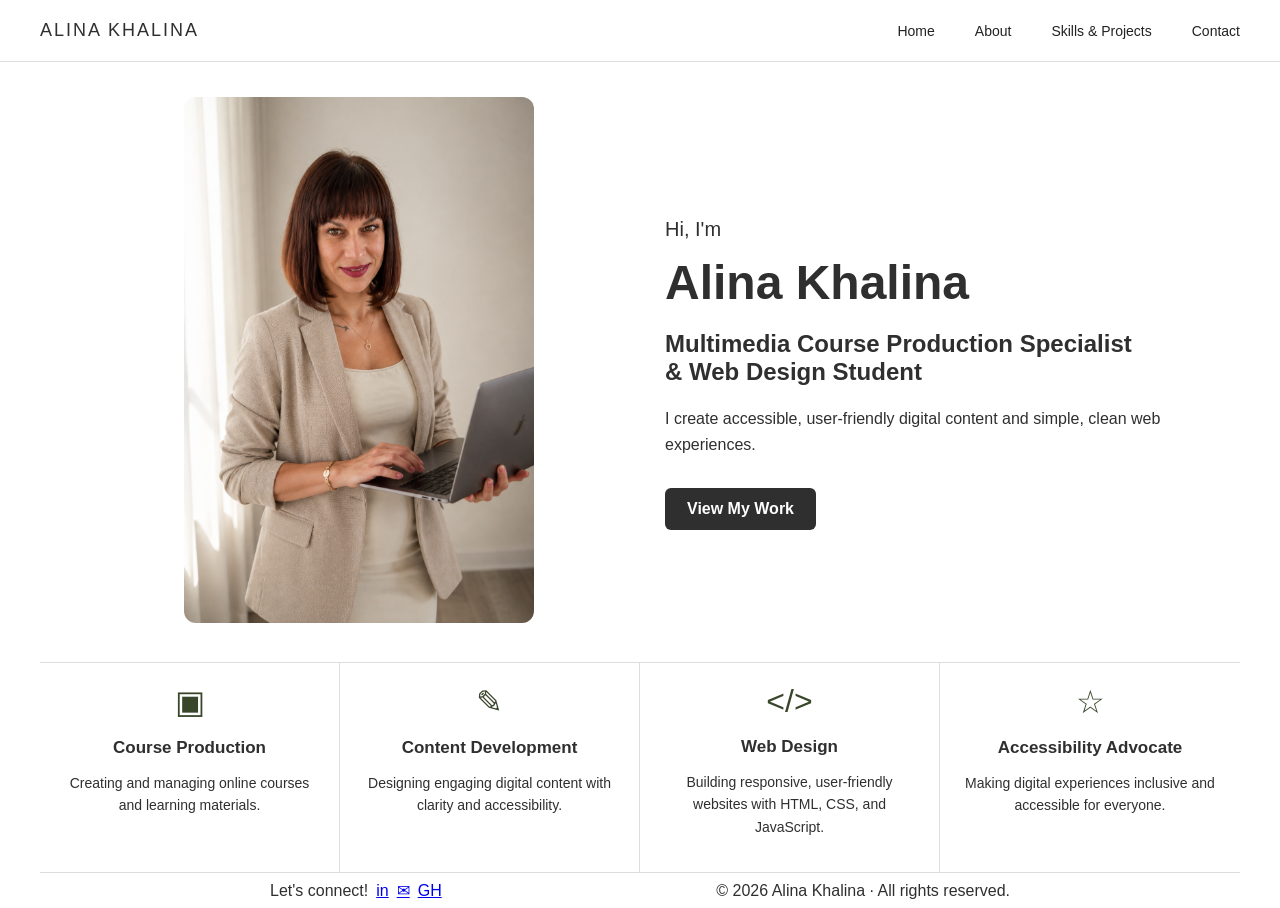
==== index.html @ b8579a42 "Initial portfolio website" ====
<!DOCTYPE html>
<html lang="en">

<head>
    <meta charset="UTF-8">
    <meta name="viewport" content="width=device-width, initial-scale=1.0">
    <title>Alina Khalina | Professional Portfolio</title>

    <link rel="stylesheet" href="css/style.css">
</head>


<body>

    <header>
    <nav>
        <div class="logo">ALINA KHALINA</div>

        <ul class="nav-links">
            <li><a href="index.html">Home</a></li>
            <li><a href="about.html">About</a></li>
            <li><a href="projects.html">Skills & Projects</a></li>
            <li><a href="contact.html">Contact</a></li>
        </ul>
    </nav>
</header>

<main>
    <section class="hero">

        <div class="hero-image">
            <img src="images/alina_khalina_portfolio_portrait.png"
                 alt="Alina Khalina wearing a beige blazer and smiling at the camera">
        </div>

        <div class="hero-text">
            <p class="intro">Hi, I'm</p>

            <h1>Alina Khalina</h1>

            <h2>
                Multimedia Course Production Specialist<br>
                &amp; Web Design Student
            </h2>

            <p class="hero-description">
                I create accessible, user-friendly digital content
                and simple, clean web experiences.
            </p>

            <a href="projects.html" class="hero-button">View My Work</a>
        </div>

    </section>
    <section class="services">

    <div class="service-card">
        <div class="service-icon">▣</div>
        <h3>Course Production</h3>
        <p>Creating and managing online courses and learning materials.</p>
    </div>

    <div class="service-card">
        <div class="service-icon">✎</div>
        <h3>Content Development</h3>
        <p>Designing engaging digital content with clarity and accessibility.</p>
    </div>

    <div class="service-card">
        <div class="service-icon">&lt;/&gt;</div>
        <h3>Web Design</h3>
        <p>Building responsive, user-friendly websites with HTML, CSS, and JavaScript.</p>
    </div>

    <div class="service-card">
        <div class="service-icon">☆</div>
        <h3>Accessibility Advocate</h3>
        <p>Making digital experiences inclusive and accessible for everyone.</p>
    </div>

</section>
</main>
<footer class="site-footer">

    <div class="footer-connect">
        <p>Let's connect!</p>

       <div class="social-links">
           <a target="_blank" href="https://www.linkedin.com/in/alina-khalina-44995634a" aria-label="LinkedIn">in</a>
            <a target="_blank" href="mailto:contact@alinakhalina.com" aria-label="Email">✉</a>
            <a target="_blank" href="https://github.com/Akhalina8web" aria-label="GitHub">GH</a>
        </div>
    </div>

    <div class="footer-right">
        <p>© 2026 Alina Khalina · All rights reserved.</p>
    </div>

</footer>
</body>

</html>
---- css/style.css ----
html,
body {
    height: 100%;
}

body {
    min-height: 100vh;
    display: flex;
    flex-direction: column;
    margin: 0;

    font-family: Arial, Helvetica, sans-serif;
    color: #2f2f2f;
    background-color: #ffffff;
}

main {
    flex: 1;
}


/* =========================
   HEADER AND NAVIGATION
   ========================= */

header {
    border-bottom: 1px solid #ddd;
}

nav {
    max-width: 1200px;
    margin: 0 auto;
    padding: 20px 30px;
    display: flex;
    justify-content: space-between;
    align-items: center;
}

.logo {
    font-size: 18px;
    letter-spacing: 2px;
    font-weight: 500;
}

.nav-links {
    list-style: none;
    display: flex;
    gap: 40px;
    margin: 0;
    padding: 0;
}

.nav-links a {
    text-decoration: none;
    color: #222;
    font-size: 14px;
}

.nav-links a:hover {
    color: #324d11;
}


/* =========================
   HOME - HERO
   ========================= */

.hero {
    display: flex;
    align-items: center;
    justify-content: space-between;
    gap: 50px;
    padding: 35px 8%;
}

.hero-text {
    flex: 1;
}

.intro {
    font-size: 20px;
    margin-bottom: 10px;
}

.hero h1 {
    font-size: 48px;
    margin: 0 0 10px;
}

.hero h2 {
    font-size: 24px;
    margin-bottom: 20px;
}

.hero-text p {
    line-height: 1.6;
    max-width: 550px;
}

.button,
.hero-button {
    display: inline-block;
    margin-top: 15px;
    padding: 12px 22px;
    background-color: #2f2f2f;
    color: white;
    text-decoration: none;
    border-radius: 6px;
}

.hero-button {
    font-weight: 600;
}

.button:hover,
.hero-button:hover {
    background-color: #444;
}

.hero-image {
    flex: 1;
    text-align: center;
}

.hero-image img {
    width: 100%;
    max-width: 350px;
    height: auto;
    border-radius: 12px;
}


/* =========================
   HOME - SERVICES
   ========================= */

.services {
    max-width: 1200px;
    margin: 0 auto;
    display: grid;
    grid-template-columns: repeat(4, 1fr);
    border-top: 1px solid #ddd;
    border-bottom: 1px solid #ddd;
}

.service-card {
    padding: 20px;
    text-align: center;
}

.service-card:not(:last-child) {
    border-right: 1px solid #ddd;
}

.service-icon {
    font-size: 32px;
    margin-bottom: 15px;
}

.service-card h3 {
    font-size: 17px;
    margin-bottom: 10px;
}

.service-card p {
    font-size: 14px;
    line-height: 1.6;
}


/* =========================
   FOOTER
   ========================= */

.site-footer {
    display: flex;
    justify-content: space-between;
    align-items: center;
    width: 100%;
    max-width: 1200px;
    margin: 0 auto;
    padding: 8px 30px;
    box-sizing: border-box;
}

.footer-connect {
    display: flex;
    align-items: center;
    gap: 10px;
}

.footer-connect p {
    margin: 0;
}

.social-links {
    display: flex;
    align-items: center;
    gap: 8px;
}

.footer-right {
    margin-left: auto;
}

.footer-right p {
    margin: 0;
    white-space: nowrap;
}


/* =========================
   PROJECT IMAGES / LIGHTBOX
   ========================= */

.project-image {
    width: 100%;
    height: 180px;
    object-fit: cover;
    cursor: pointer;
}

.lightbox {
    display: none;
    position: fixed;
    inset: 0;
    background: rgba(0, 0, 0, 0.82);
    justify-content: center;
    align-items: center;
    padding: 30px;
    box-sizing: border-box;
    z-index: 1000;
}

.lightbox.show {
    display: flex;
}

.lightbox img {
    max-width: 88%;
    max-height: 82vh;
    width: auto;
    height: auto;
    object-fit: contain;
}

.lightbox-close {
    position: absolute;
    top: 18px;
    right: 28px;
    border: none;
    background: transparent;
    color: white;
    font-size: 42px;
    cursor: pointer;
}


/* =========================
   ABOUT PAGE
   ========================= */

.about-intro {
    max-width: 750px;
    margin: 0 auto;
    padding: 45px 30px 35px;
    text-align: center;
}

.about-intro h1 {
    font-size: 2rem;
    text-transform: uppercase;
    letter-spacing: 2px;
    margin-bottom: 22px;
}

.about-intro p {
    line-height: 1.7;
    margin-bottom: 14px;
}

.about-details {
    display: grid;
    grid-template-columns: repeat(3, 1fr);
    max-width: 1200px;
    margin: 0 auto;
    border-top: 1px solid #ddd;
    border-bottom: 1px solid #ddd;
}

.about-card {
    padding: 30px 40px;
    text-align: center;
}

.about-card + .about-card {
    border-left: 1px solid #ddd;
}

.about-icon {
    font-size: 2rem;
    margin-bottom: 15px;
}

.about-card h2 {
    font-size: 1rem;
    text-transform: uppercase;
    letter-spacing: 1px;
    margin-bottom: 18px;
}

.about-card p,
.about-card li {
    font-size: 0.9rem;
    line-height: 1.6;
}

.about-card ul {
    text-align: left;
    padding-left: 20px;
}

.about-card li {
    margin-bottom: 10px;
}


/* =========================
   SKILLS & PROJECTS PAGE
   ========================= */

.skills-section {
    max-width: 1200px;
    margin: 0 auto;
    padding: 35px 40px 20px;
    text-align: center;
}

.skills-section > h1,
.projects-section > h1 {
    text-transform: uppercase;
    letter-spacing: 2px;
    font-size: 1.6rem;
    margin: 0 0 22px;
}

.skills-grid {
    display: grid;
    grid-template-columns: repeat(6, 1fr);
    gap: 16px;
}

.skill-card {
    min-height: 115px;
    border: 1px solid #d8d8d8;
    display: flex;
    flex-direction: column;
    align-items: center;
    justify-content: center;
    padding: 15px 10px;
}

.skill-icon {
    font-size: 1.4rem;
    margin-bottom: 10px;
}

.skill-card h2 {
    font-size: 0.95rem;
    font-weight: 500;
    margin: 0;
}


/* =========================
   PROJECTS
   ========================= */

.projects-section {
    width: 100%;
    max-width: 1200px;
    margin: 0 auto;
    padding: 10px 40px 25px;
    box-sizing: border-box;
    text-align: center;
}

.projects-section > h1 {
    margin-bottom: 5px;
}

.projects-intro {
    margin: 0 0 18px;
    font-size: 0.9rem;
}

.projects-grid {
    display: grid;
    grid-template-columns: repeat(4, 1fr);
    gap: 18px;
    text-align: left;
}

.project-card {
    border: 1px solid #d8d8d8;
    padding-bottom: 15px;
}

.project-placeholder {
    height: 105px;
    background: #f3f1ed;
    display: flex;
    align-items: center;
    justify-content: center;
    color: #777;
    font-size: 0.85rem;
}

.project-card h2 {
    font-size: 1rem;
    margin: 12px 14px 7px;
}

.project-card p {
    font-size: 0.82rem;
    line-height: 1.5;
    margin: 0 14px 14px;
    min-height: 50px;
}

.project-button {
    display: inline-block;
    margin-left: 14px;
    padding: 7px 14px;
    border: 1px solid #555;
    color: #333;
    text-decoration: none;
    text-transform: uppercase;
    font-size: 0.7rem;
    letter-spacing: 0.5px;
}

.project-button:hover {
    background: #333;
    color: white;
}


/* =========================
   CONTACT PAGE
   ========================= */

.contact-section {
    width: 90%;
    max-width: 750px;
    margin: 0 auto;
    padding: 45px 0;
}

.contact-intro {
    text-align: center;
    margin-bottom: 30px;
}

.contact-intro h1 {
    margin: 8px 0 12px;
}

.section-label {
    font-size: 0.8rem;
    letter-spacing: 2px;
}

.contact-intro p {
    line-height: 1.4;
    margin: 2px 0;
}

.contact-form {
    max-width: 600px;
    margin: 0 auto;
}

.form-group {
    margin-bottom: 18px;
}

.form-group label {
    display: block;
    margin-bottom: 6px;
}

.form-group input,
.form-group textarea {
    width: 100%;
    padding: 11px;
    border: 1px solid #ccc;
    font: inherit;
    box-sizing: border-box;
    background: transparent;
}

.form-group textarea {
    resize: vertical;
}

.contact-form button {
    padding: 11px 24px;
    border: none;
    cursor: pointer;
}


/* =========================
   TABLET
   ========================= */

@media (max-width: 900px) {

    .skills-grid {
        grid-template-columns: repeat(3, 1fr);
    }

    .projects-grid {
        grid-template-columns: repeat(2, 1fr);
    }

    nav {
        padding-left: 30px;
        padding-right: 30px;
    }

    .nav-links {
        gap: 20px;
    }
}


/* =========================
   TABLET / SMALL DESKTOP FOOTER
   ========================= */

@media (min-width: 601px) {

    .site-footer {
        display: flex;
        flex-direction: row;
        justify-content: space-between;
        align-items: center;
        flex-wrap: nowrap;
        gap: 10px;
        text-align: center;
        max-width: 800px;
        margin: 0 auto;
    }

    .footer-connect,
    .footer-right {
        flex: 0 0 auto;
        width: auto;
        margin: 0;
    }

    .footer-connect {
        display: flex;
        align-items: center;
        gap: 8px;
    }

    .footer-connect p,
    .footer-right p {
        margin: 0;
        white-space: nowrap;
    }

    .social-links {
        display: flex;
        align-items: center;
        gap: 8px;
    }
}


/* =========================
   MOBILE
   ========================= */

@media (max-width: 600px) {

    /* Navigation */

    nav {
        flex-direction: row;
        align-items: center;
        justify-content: space-between;
        gap: 8px;
        padding: 12px 15px;
        box-sizing: border-box;
    }

    .logo {
        text-align: left;
        flex-shrink: 0;
        font-size: 0.9rem;
    }

    .nav-links {
        flex: 1;
        min-width: 0;
        width: auto;
        justify-content: flex-end;
        flex-wrap: nowrap;
        gap: 8px;
        padding: 0;
        margin: 0;
    }

    .nav-links a {
        font-size: 0.7rem;
    }


    /* Home Hero */

    .hero {
        display: flex;
        flex-direction: row;
        align-items: center;
        gap: 15px;
        width: 100%;
        max-width: 100%;
        box-sizing: border-box;
        padding-left: 15px;
        padding-right: 15px;
        text-align: left;
    }

    .hero-image {
        order: 1;
        flex: 0 0 calc(42% - 8px);
        width: auto;
        min-width: 0;
    }

    .hero-text {
        order: 2;
        flex: 0 0 calc(58% - 8px);
        width: auto;
        min-width: 0;
    }

    .hero-image img {
        width: 100%;
        max-width: 180px;
        height: auto;
        margin: 0;
        display: block;
    }


    /* Home feature cards */

    .services {
        grid-template-columns: repeat(2, 1fr);
    }

    .service-card {
        border-right: 1px solid #ddd;
        border-bottom: 1px solid #ddd;
    }

    .service-card:nth-child(2n) {
        border-right: none;
    }


    /* Skills & Projects */

    .skills-section,
    .projects-section {
        padding-left: 20px;
        padding-right: 20px;
    }

    .skills-grid {
        grid-template-columns: repeat(2, 1fr);
    }

    .projects-grid {
        grid-template-columns: 1fr;
    }


    /* About */

    .about-intro {
        padding: 30px 20px 20px;
    }

    .about-intro h1 {
        font-size: 1.6rem;
    }

    .about-details {
        grid-template-columns: 1fr;
    }

    .about-card {
        padding: 22px 25px;
    }

    .about-card + .about-card {
        border-left: none;
        border-top: 1px solid #ddd;
    }

    .about-card ul {
        text-align: left;
        max-width: 280px;
        margin: 0 auto;
    }


    /* Contact */

    .contact-section {
        width: 90%;
        padding: 30px 0;
    }


    /* Footer */

    .site-footer {
        flex-direction: column;
        align-items: center;
        text-align: center;
        gap: 5px;
        padding: 15px 20px;
    }

    .footer-connect {
        justify-content: center;
    }

    .footer-right {
        margin-left: 0;
    }

    .site-footer p {
        margin: 0;
    }

    .social-links {
        justify-content: center;
    }


    /* Lightbox */

    .lightbox {
        padding: 15px;
    }

    .lightbox img {
        max-width: 95%;
        max-height: 85vh;
    }

    .lightbox-close {
        top: 10px;
        right: 15px;
        font-size: 36px;
    }
}
/* FINAL COLOR ACCENTS */

.section-label,
.about-icon,
.skill-icon,
.service-icon {
    color: #39462a;
}

.project-button:hover,
.contact-form button:hover {
    background-color: #39462a;
    color: white;
    border-color: #39462a;
}

.contact-form button {
    background-color: #2f2f2f;
    color: white;
}

a:focus,
button:focus,
input:focus,
textarea:focus {
    outline: 2px solid #39462a;
    outline-offset: 2px;
}
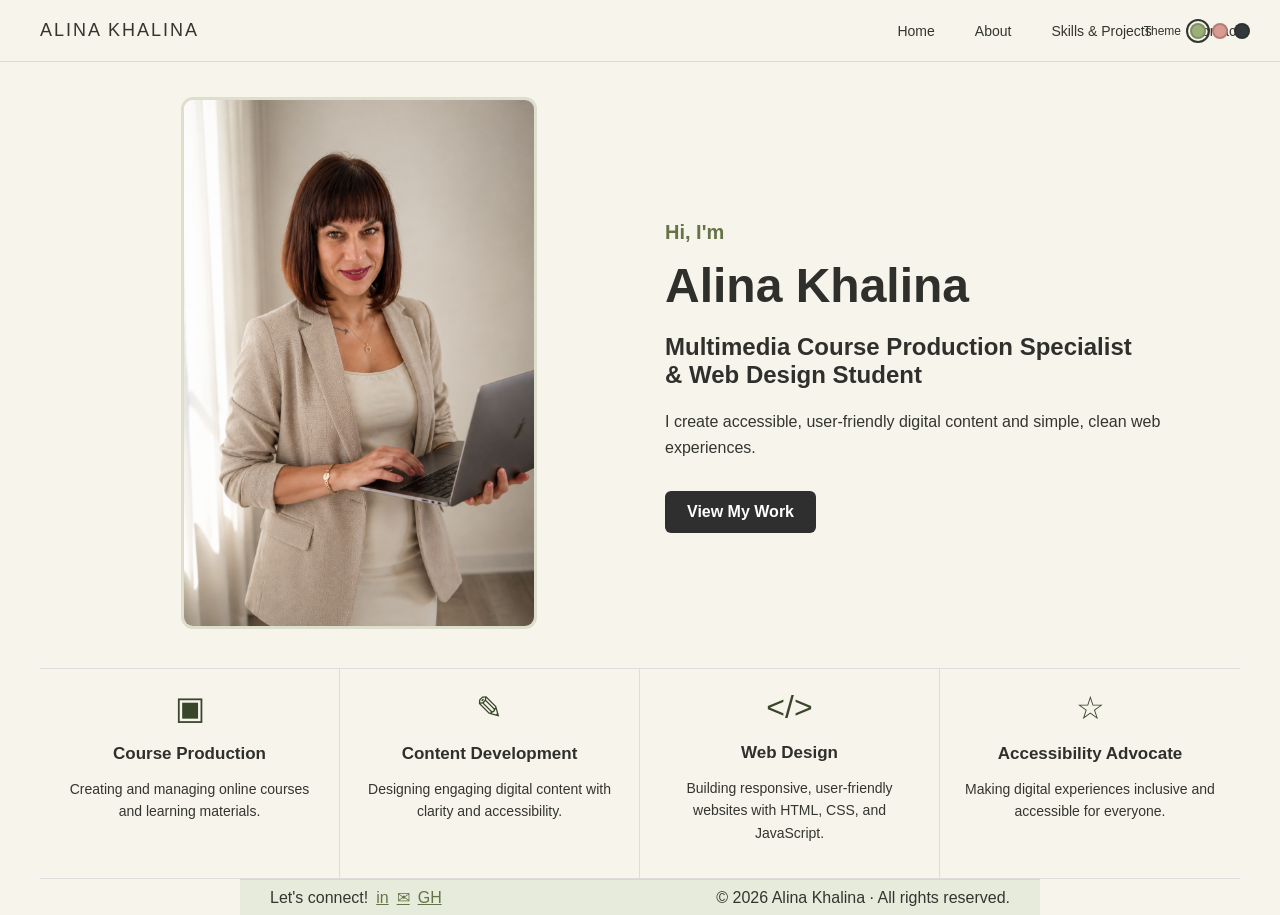
==== commit 47770536: "Add theme switcher and responsive updates" ====
--- a/index.html
+++ b/index.html
@@ -23,6 +23,27 @@
             <li><a href="contact.html">Contact</a></li>
         </ul>
     </nav>
+    <div class="theme-switcher" aria-label="Choose color theme">
+    <span>Theme</span>
+
+    <button type="button"
+            class="theme-btn sage"
+            data-theme="sage"
+            aria-label="Sage theme"
+            title="Sage theme"></button>
+
+    <button type="button"
+            class="theme-btn warm"
+            data-theme="warm"
+            aria-label="Warm theme"
+            title="Warm theme"></button>
+
+    <button type="button"
+            class="theme-btn dark"
+            data-theme="dark"
+            aria-label="Dark theme"
+            title="Dark theme"></button>
+</div>
 </header>
 
 <main>
@@ -97,6 +118,7 @@
     </div>
 
 </footer>
+<script src="theme.js"></script>
 </body>
 
 </html>
--- a/css/style.css
+++ b/css/style.css
@@ -800,4 +800,440 @@
 textarea:focus {
     outline: 2px solid #39462a;
     outline-offset: 2px;
+}
+/* =========================================
+   PORTFOLIO COLOR REFRESH
+   Sage + Cream + Soft Peach
+   ========================================= */
+
+:root {
+    --olive: #7f8f5b;
+    --olive-dark: #657346;
+    --sage-light: #e7ebdc;
+    --cream: #f8f5ee;
+    --peach: #e8b9a7;
+    --peach-light: #f4ded5;
+    --text-dark: #2f302b;
+    --text-soft: #66685f;
+    --white: #ffffff;
+}
+
+/* Overall page */
+body {
+    background-color: var(--cream);
+    color: var(--text-dark);
+}
+
+/* Header */
+header {
+    background-color: rgba(248, 245, 238, 0.96);
+}
+
+/* Navigation */
+nav a {
+    color: var(--text-dark);
+}
+
+nav a:hover,
+nav a:focus {
+    color: var(--olive-dark);
+}
+
+/* Main headings */
+h1,
+h2,
+h3 {
+    color: var(--text-dark);
+}
+
+/* Small intro text – e.g. "Hi, I'm" */
+.hero-text > p:first-child {
+    color: var(--olive-dark);
+    font-weight: 600;
+}
+
+/* Main buttons */
+.btn,
+button {
+    background-color: var(--olive-dark);
+    color: var(--white);
+    border: 2px solid var(--olive-dark);
+    transition: all 0.25s ease;
+}
+
+.btn:hover,
+.btn:focus,
+button:hover,
+button:focus {
+    background-color: var(--peach);
+    border-color: var(--peach);
+    color: var(--text-dark);
+    transform: translateY(-2px);
+}
+
+/* Skill / feature cards */
+.feature,
+.skill-card,
+.project-card {
+    background-color: rgba(255, 255, 255, 0.55);
+    border-color: #d8dccd;
+    transition: all 0.25s ease;
+}
+
+.feature:hover,
+.skill-card:hover,
+.project-card:hover {
+    background-color: var(--sage-light);
+    transform: translateY(-4px);
+}
+
+/* Icons */
+.feature i,
+.skill-card i,
+.project-card i {
+    color: var(--olive-dark);
+}
+
+/* Links */
+main a {
+    color: var(--olive-dark);
+}
+
+main a:hover {
+    color: #a66f61;
+}
+
+/* Images – subtle warm professional frame */
+.hero img,
+.about img {
+    border: 3px solid rgba(127, 143, 91, 0.22);
+}
+
+/* Footer */
+.site-footer {
+    background-color: var(--sage-light);
+    border-top: 1px solid #d4dac5;
+}
+
+/* Social links */
+.social-links a {
+    color: var(--olive-dark);
+}
+
+.social-links a:hover {
+    color: #b77868;
+}
+
+/* Text selection – tiny designer detail :) */
+::selection {
+    background: var(--peach);
+    color: var(--text-dark);
+}
+/* =========================
+   THEME SWITCHER
+========================= */
+
+.theme-switcher {
+    display: flex;
+    align-items: center;
+    justify-content: flex-end;
+    gap: 7px;
+
+    max-width: 1100px;
+    margin: 8px auto 0;
+    padding: 0 24px;
+
+    font-size: 0.75rem;
+}
+
+.theme-switcher span {
+    color: var(--text-color);
+    margin-right: 3px;
+}
+
+.theme-btn {
+    width: 16px;
+    height: 16px;
+    padding: 0;
+    border-radius: 50%;
+    border: 2px solid rgba(0, 0, 0, 0.18);
+    cursor: pointer;
+    transition: transform 0.2s ease, border-color 0.2s ease;
+}
+
+.theme-btn:hover {
+    transform: scale(1.2);
+}
+
+.theme-btn.active {
+    outline: 2px solid var(--text-color);
+    outline-offset: 2px;
+}
+
+/* Theme button colours */
+
+.theme-btn.sage {
+    background-color: #9baf78;
+}
+
+.theme-btn.warm {
+    background-color: #d99a91;
+}
+
+.theme-btn.dark {
+    background-color: #343a3b;
+}
+
+
+/* =========================
+   THEME COLOURS
+========================= */
+
+/* Default Sage */
+
+:root,
+[data-theme="sage"] {
+    --background-color: #f7f4ec;
+    --surface-color: #eef1e7;
+    --accent-color: #9baf78;
+    --text-color: #33352f;
+    --text-soft: #66695f;
+    --border-color: #d8ddca;
+}
+
+
+/* Warm */
+
+[data-theme="warm"] {
+    --background-color: #fff7f3;
+    --surface-color: #f8e8e3;
+    --accent-color: #d99a91;
+    --text-color: #403532;
+    --text-soft: #766560;
+    --border-color: #ead2cb;
+}
+
+
+/* Dark */
+
+[data-theme="dark"] {
+    --background-color: #292e2f;
+    --surface-color: #343a3b;
+    --accent-color: #aebe8a;
+    --text-color: #f5f4ef;
+    --text-soft: #d4d5cf;
+    --border-color: #697071;
+}
+
+
+/* =========================
+   APPLY THEME
+========================= */
+
+body {
+    background-color: var(--background-color);
+    color: var(--text-color);
+}
+
+header {
+    background-color: var(--background-color);
+    border-bottom: 1px solid var(--border-color);
+}
+
+.logo,
+.nav-links a {
+    color: var(--text-color);
+}
+
+.nav-links a:hover,
+.nav-links a:focus {
+    color: var(--accent-color);
+}
+
+[data-theme="dark"] .logo,
+[data-theme="dark"] .nav-links a {
+    color: #ffffff;
+}
+
+[data-theme="dark"] .nav-links a:hover,
+[data-theme="dark"] .nav-links a:focus {
+    color: #c8d6a5;
+}
+/* =========================================
+   DARK THEME — TEXT & CONTRAST FIX
+   ========================================= */
+
+/* Main text */
+[data-theme="dark"] body,
+[data-theme="dark"] main {
+    color: #f5f5f5;
+}
+
+/* Main headings */
+[data-theme="dark"] h1,
+[data-theme="dark"] h2,
+[data-theme="dark"] h3,
+[data-theme="dark"] h4 {
+    color: #ffffff;
+}
+
+/* Paragraphs */
+[data-theme="dark"] p {
+    color: #f2f2f2;
+}
+
+/* Sage accent headings */
+[data-theme="dark"] .hero-text .eyebrow,
+[data-theme="dark"] .skills-section > h2,
+[data-theme="dark"] .projects-section > h2,
+[data-theme="dark"] .about-intro h1,
+[data-theme="dark"] .contact-section h1 {
+    color: #b7c8a8;
+}
+
+/* Hero text */
+[data-theme="dark"] .hero-text h1,
+[data-theme="dark"] .hero-text h2,
+[data-theme="dark"] .hero-text h3,
+[data-theme="dark"] .hero-text p {
+    color: #ffffff;
+}
+
+/* Skill boxes */
+[data-theme="dark"] .skill-card h3,
+[data-theme="dark"] .skill-card p {
+    color: #333333;
+}
+
+/* Project cards — cards stay light, so text stays dark */
+[data-theme="dark"] .project-card h3 {
+    color: #333333;
+}
+
+[data-theme="dark"] .project-card p {
+    color: #555555;
+}
+
+/* About page */
+[data-theme="dark"] .about-intro,
+[data-theme="dark"] .about-intro p,
+[data-theme="dark"] .about-text,
+[data-theme="dark"] .about-text p {
+    color: #f2f2f2;
+}
+
+/* Navigation */
+[data-theme="dark"] .logo,
+[data-theme="dark"] .nav-links a {
+    color: #ffffff;
+}
+
+[data-theme="dark"] .nav-links a:hover {
+    color: #b7c8a8;
+}
+
+/* Theme label */
+[data-theme="dark"] .theme-switcher span {
+    color: #ffffff;
+}
+
+/* Footer */
+[data-theme="dark"] footer,
+[data-theme="dark"] footer p,
+[data-theme="dark"] footer a {
+    color: #f5f5f5;
+}
+
+/* Buttons */
+[data-theme="dark"] .btn,
+[data-theme="dark"] .project-link {
+    color: #ffffff;
+}
+/* =========================================
+   HEADER + THEME POSITION
+   Keep navigation as-is, place theme top-right
+   ========================================= */
+
+header {
+    position: relative;
+}
+
+/* Keep navigation layout unchanged */
+header nav {
+    position: relative;
+}
+
+/* Theme sits in the same row, far right */
+.theme-switcher {
+    position: absolute;
+    top: 50%;
+    right: 30px;
+    transform: translateY(-50%);
+
+    display: flex;
+    align-items: center;
+    gap: 6px;
+
+    margin: 0;
+    padding: 0;
+    max-width: none;
+    white-space: nowrap;
+}
+
+.theme-switcher span {
+    margin: 0 3px 0 0;
+    line-height: 1;
+}
+
+/* Theme circles */
+.theme-btn {
+    width: 16px;
+    height: 16px;
+    min-width: 16px;
+    padding: 0;
+    border-radius: 50%;
+}
+
+/* Tablet/mobile safety */
+@media (max-width: 900px) {
+    .theme-switcher {
+        right: 15px;
+    }
+}
+
+@media (max-width: 700px) {
+    .theme-switcher {
+        position: static;
+        transform: none;
+        justify-content: center;
+        margin-top: 10px;
+    }
+}
+/* Tablet */
+@media (max-width: 900px) {
+    header {
+        position: relative;
+    }
+
+    .theme-switcher {
+        position: static;
+        transform: none;
+
+        display: flex;
+        justify-content: flex-end;
+        align-items: center;
+        gap: 6px;
+
+        width: 100%;
+        margin: 8px 20px 0 0;
+        padding: 0;
+    }
+}
+
+/* Mobile */
+@media (max-width: 600px) {
+    .theme-switcher {
+        justify-content: center;
+        margin: 10px 0 0;
+    }
 }
